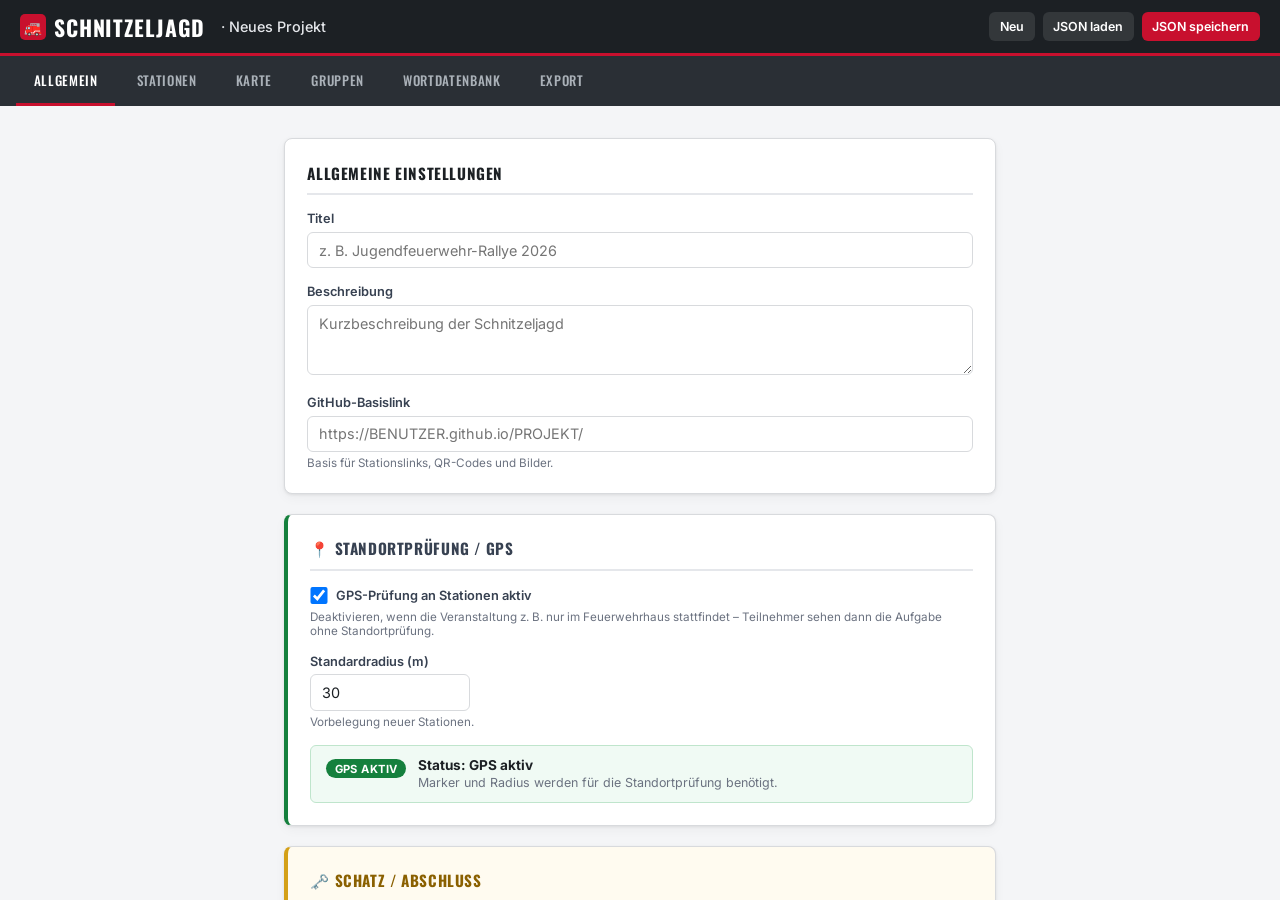
==== index.html @ 280740a4 "Ampel: .dot.off dunkler und Legende mit echten Dots statt Emoji .dot.off von #9ca3af auf #6b7280 (de" ====
<!DOCTYPE html>
<html lang="de">
<head>
  <meta charset="UTF-8">
  <meta name="viewport" content="width=device-width, initial-scale=1.0">
  <title>Schnitzeljagd · Planungstool</title>
  <link rel="stylesheet" href="lib/leaflet/leaflet.css">
  <link rel="stylesheet" href="css/app.css">
</head>
<body>

  <header class="topbar">
    <div class="logo"><span class="mark">🚒</span> Schnitzeljagd</div>
    <span class="titel-anzeige" id="titel-anzeige">· Neues Projekt</span>
    <div class="actions">
      <button class="btn btn-ghost btn-sm" id="btn-neu">Neu</button>
      <button class="btn btn-ghost btn-sm" id="btn-import-json">JSON laden</button>
      <button class="btn btn-primary btn-sm" id="btn-export-json">JSON speichern</button>
      <input type="file" id="file-import" accept=".json" hidden>
    </div>
  </header>

  <nav class="tabs">
    <button data-tab="allgemein" class="active">Allgemein</button>
    <button data-tab="stationen">Stationen</button>
    <button data-tab="karte">Karte</button>
    <button data-tab="gruppen">Gruppen</button>
    <button data-tab="wortdb">Wortdatenbank</button>
    <button data-tab="export">Export</button>
  </nav>

  <main>

    <!-- ALLGEMEIN -->
    <section class="tab-panel active" id="tab-allgemein">
      <div class="seite">
        <div class="card">
          <h3>Allgemeine Einstellungen</h3>
          <div class="feld">
            <label>Titel</label>
            <input type="text" id="p-titel" placeholder="z. B. Jugendfeuerwehr-Rallye 2026">
          </div>
          <div class="feld">
            <label>Beschreibung</label>
            <textarea id="p-beschreibung" placeholder="Kurzbeschreibung der Schnitzeljagd"></textarea>
          </div>
          <div class="feld">
            <label>GitHub-Basislink</label>
            <input type="url" id="p-githubBasislink"
              placeholder="https://BENUTZER.github.io/PROJEKT/">
            <div class="hinweis">Basis für Stationslinks, QR-Codes und Bilder.</div>
          </div>
        </div>

        <div class="card card-gps" id="card-gps">
          <h3>📍 Standortprüfung / GPS</h3>
          <div class="feld">
            <label style="display:flex;align-items:center;gap:.5rem;cursor:pointer">
              <input type="checkbox" id="p-gpsAktiv" style="width:1.1rem;height:1.1rem">
              GPS-Prüfung an Stationen aktiv
            </label>
            <div class="hinweis">Deaktivieren, wenn die Veranstaltung z. B. nur im Feuerwehrhaus stattfindet – Teilnehmer sehen dann die Aufgabe ohne Standortprüfung.</div>
          </div>
          <div class="feld">
            <label>Standardradius (m)</label>
            <input type="number" id="p-standardRadius" min="1" value="30" style="max-width:160px">
            <div class="hinweis">Vorbelegung neuer Stationen.</div>
          </div>
          <div class="gps-status" id="gps-status">
            <span class="gps-badge"></span>
            <div class="gps-status-text">
              <strong class="gps-status-titel"></strong>
              <div class="gps-status-info"></div>
            </div>
          </div>
        </div>

        <div class="card card-schatz">
          <h3>🗝️ Schatz / Abschluss</h3>
          <div class="feld">
            <label>Schatzbild (Pfad oder externer Link)</label>
            <input type="text" id="p-schatzbild"
              placeholder="bilder/schatz.jpg  oder  https://…">
            <div class="hinweis">Wird auf schatz.html angezeigt, sobald alle Lösungswörter stimmen.</div>
          </div>
          <div class="feld">
            <label>Schatztext / Hinweis (optional)</label>
            <textarea id="p-schatztext" placeholder="z. B. Der Schatz liegt hinter dem Gerätehaus."></textarea>
          </div>
        </div>
      </div>
    </section>

    <!-- STATIONEN -->
    <section class="tab-panel" id="tab-stationen">
      <div class="split">
        <div class="links">
          <div class="liste-kopf">
            <h2>Stationen</h2>
            <div style="display:flex;gap:.4rem">
              <button class="btn btn-primary btn-sm" id="btn-station-add">+ Station</button>
              <button class="btn btn-light btn-sm" id="btn-ampel-hilfe" title="Ampel-Legende">? Ampel</button>
            </div>
          </div>
          <div id="station-liste"></div>
        </div>
        <div class="rechts" id="station-editor"></div>
      </div>
    </section>

    <!-- AMPEL-LEGENDE MODAL -->
    <div class="overlay" id="overlay-ampel" style="display:none">
      <div class="modal" style="max-width:440px">
        <div class="modal-kopf">
          <h3>Ampel-Legende</h3>
          <button class="btn btn-light btn-sm" id="btn-ampel-schliessen">✕</button>
        </div>
        <div class="modal-body">
          <p>Die drei Punkte je Station zeigen den Vorbereitungsstand.</p>
          <p><strong>1. Marker</strong><br>
            Zeigt, ob eine Position auf der Karte gesetzt ist.<br>
            Bei aktivem GPS ist die Position <em>erforderlich</em>.<br>
            Bei deaktiviertem GPS ist sie <em>optional</em> und wird nicht negativ bewertet.</p>
          <p><strong>2. Link</strong><br>
            Zeigt, ob der Stationslink vorhanden ist.</p>
          <p><strong>3. Inhalt</strong><br>
            Zeigt, ob die Station vollständig vorbereitet ist. Geprüft werden:
          </p>
          <ul>
            <li>Stationsname</li>
            <li>Nächster Ort</li>
            <li>Hinweis zur nächsten Station</li>
            <li>Pflichtfelder des gewählten Stationstyps (z. B. Aufgabe, Lösung, Frage)</li>
          </ul>
          <p><strong>Statusfarben:</strong></p>
          <div class="legende-dot-row">
            <span class="legende-dot-item"><span class="dot ok"></span> Grün – vollständig</span>
            <span class="legende-dot-item"><span class="dot warn"></span> Gelb – teilweise unvollständig</span>
            <span class="legende-dot-item"><span class="dot off"></span> Grau – fehlt / nicht begonnen</span>
          </div>
          <p style="color:#6b7280;font-size:.85rem">Stationseinleitung und Bilder sind optional und beeinflussen die Ampel nicht.</p>
        </div>
      </div>
    </div>

    <!-- KARTE -->
    <section class="tab-panel" id="tab-karte">
      <div class="split">
        <div class="links">
          <div class="liste-kopf">
            <h2>Stationen</h2>
            <button class="btn btn-light btn-sm" id="btn-karte-fit">Ansicht</button>
          </div>
          <div id="karte-liste"></div>
        </div>
        <div class="rechts karte-rechts">
          <div id="karte-map"></div>
          <div class="karte-infobar">
            <span id="karte-info">Karte wird geladen…</span>
            <span class="hint">Station links wählen → in Karte klicken zum Setzen · Marker ziehen zum Verschieben</span>
          </div>
        </div>
      </div>
    </section>

    <!-- GRUPPEN -->
    <section class="tab-panel" id="tab-gruppen">
      <div class="split">
        <div class="links">
          <div class="liste-kopf">
            <h2>Gruppen</h2>
            <button class="btn btn-primary btn-sm" id="btn-gruppe-add">+ Gruppe</button>
          </div>
          <div id="gruppen-liste"></div>
        </div>
        <div class="rechts" id="gruppen-editor"></div>
      </div>
    </section>

    <!-- WORTDATENBANK -->
    <section class="tab-panel" id="tab-wortdb">
      <div class="split">
        <div class="links">
          <div class="liste-kopf">
            <h2>Kategorien</h2>
            <div style="display:flex;gap:.4rem">
              <button class="btn btn-light btn-sm" id="btn-wdb-hilfe">?</button>
              <button class="btn btn-primary btn-sm" id="btn-wdb-add-kat">+ Kategorie</button>
            </div>
          </div>
          <div id="wdb-katliste"></div>
        </div>
        <div class="rechts" id="wdb-detail"></div>
      </div>
    </section>

    <!-- EXPORT -->
    <section class="tab-panel" id="tab-export">
      <div class="seite">
        <div class="card">
          <h3>Drucken</h3>
          <p style="font-size:.9rem;color:#374151;margin-bottom:1rem">
            Druckvorbereitungen für die Veranstaltung – direkt aus dem Browser, kein PDF-Tool nötig.</p>
          <div style="display:flex;flex-wrap:wrap;gap:.6rem">
            <button class="btn btn-light" id="btn-druck-qr">QR-Codes drucken</button>
            <button class="btn btn-light" id="btn-druck-leitung">Spielleitungsübersicht drucken</button>
            <button class="btn btn-light" id="btn-druck-laufzettel">Laufzettel für Gruppen drucken</button>
          </div>
        </div>
        <div class="card">
          <h3>Export für GitHub Pages</h3>
          <p style="font-size:.9rem;color:#374151;margin-bottom:1rem">
            Erzeugt ein ZIP für GitHub Pages mit Planungstool, Teilnehmerseiten, Schatzseite,
            verschlüsselter <code>data.json</code> (keine Klartextlösungen), QR-Codes je Station × Gruppe
            sowie Ordnerstruktur für Bilder.</p>
          <div class="editor-foot" style="margin-top:0">
            <button class="btn btn-primary" id="btn-export-zip" disabled>ZIP erzeugen</button>
          </div>
          <div id="export-bericht" class="export-bericht"></div>
        </div>
      </div>
    </section>

  </main>

  <script src="lib/leaflet/leaflet.js"></script>
  <script src="lib/jszip.min.js"></script>
  <script src="lib/qrcode.js"></script>
  <script src="js/crypto.js"></script>
  <script src="js/state.js"></script>
  <script src="js/solution.js"></script>
  <script src="js/stations.js"></script>
  <script src="js/map.js"></script>
  <script src="js/groups.js"></script>
  <script src="js/worddb.js"></script>
  <script src="js/export.js"></script>
  <script src="js/print.js"></script>
  <script src="js/app.js"></script>
</body>
</html>
---- lib/leaflet/leaflet.css ----
/* required styles */

.leaflet-pane,
.leaflet-tile,
.leaflet-marker-icon,
.leaflet-marker-shadow,
.leaflet-tile-container,
.leaflet-pane > svg,
.leaflet-pane > canvas,
.leaflet-zoom-box,
.leaflet-image-layer,
.leaflet-layer {
	position: absolute;
	left: 0;
	top: 0;
	}
.leaflet-container {
	overflow: hidden;
	}
.leaflet-tile,
.leaflet-marker-icon,
.leaflet-marker-shadow {
	-webkit-user-select: none;
	   -moz-user-select: none;
	        user-select: none;
	  -webkit-user-drag: none;
	}
/* Prevents IE11 from highlighting tiles in blue */
.leaflet-tile::selection {
	background: transparent;
}
/* Safari renders non-retina tile on retina better with this, but Chrome is worse */
.leaflet-safari .leaflet-tile {
	image-rendering: -webkit-optimize-contrast;
	}
/* hack that prevents hw layers "stretching" when loading new tiles */
.leaflet-safari .leaflet-tile-container {
	width: 1600px;
	height: 1600px;
	-webkit-transform-origin: 0 0;
	}
.leaflet-marker-icon,
.leaflet-marker-shadow {
	display: block;
	}
/* .leaflet-container svg: reset svg max-width decleration shipped in Joomla! (joomla.org) 3.x */
/* .leaflet-container img: map is broken in FF if you have max-width: 100% on tiles */
.leaflet-container .leaflet-overlay-pane svg {
	max-width: none !important;
	max-height: none !important;
	}
.leaflet-container .leaflet-marker-pane img,
.leaflet-container .leaflet-shadow-pane img,
.leaflet-container .leaflet-tile-pane img,
.leaflet-container img.leaflet-image-layer,
.leaflet-container .leaflet-tile {
	max-width: none !important;
	max-height: none !important;
	width: auto;
	padding: 0;
	}

.leaflet-container img.leaflet-tile {
	/* See: https://bugs.chromium.org/p/chromium/issues/detail?id=600120 */
	mix-blend-mode: plus-lighter;
}

.leaflet-container.leaflet-touch-zoom {
	-ms-touch-action: pan-x pan-y;
	touch-action: pan-x pan-y;
	}
.leaflet-container.leaflet-touch-drag {
	-ms-touch-action: pinch-zoom;
	/* Fallback for FF which doesn't support pinch-zoom */
	touch-action: none;
	touch-action: pinch-zoom;
}
.leaflet-container.leaflet-touch-drag.leaflet-touch-zoom {
	-ms-touch-action: none;
	touch-action: none;
}
.leaflet-container {
	-webkit-tap-highlight-color: transparent;
}
.leaflet-container a {
	-webkit-tap-highlight-color: rgba(51, 181, 229, 0.4);
}
.leaflet-tile {
	filter: inherit;
	visibility: hidden;
	}
.leaflet-tile-loaded {
	visibility: inherit;
	}
.leaflet-zoom-box {
	width: 0;
	height: 0;
	-moz-box-sizing: border-box;
	     box-sizing: border-box;
	z-index: 800;
	}
/* workaround for https://bugzilla.mozilla.org/show_bug.cgi?id=888319 */
.leaflet-overlay-pane svg {
	-moz-user-select: none;
	}

.leaflet-pane         { z-index: 400; }

.leaflet-tile-pane    { z-index: 200; }
.leaflet-overlay-pane { z-index: 400; }
.leaflet-shadow-pane  { z-index: 500; }
.leaflet-marker-pane  { z-index: 600; }
.leaflet-tooltip-pane   { z-index: 650; }
.leaflet-popup-pane   { z-index: 700; }

.leaflet-map-pane canvas { z-index: 100; }
.leaflet-map-pane svg    { z-index: 200; }

.leaflet-vml-shape {
	width: 1px;
	height: 1px;
	}
.lvml {
	behavior: url(#default#VML);
	display: inline-block;
	position: absolute;
	}


/* control positioning */

.leaflet-control {
	position: relative;
	z-index: 800;
	pointer-events: visiblePainted; /* IE 9-10 doesn't have auto */
	pointer-events: auto;
	}
.leaflet-top,
.leaflet-bottom {
	position: absolute;
	z-index: 1000;
	pointer-events: none;
	}
.leaflet-top {
	top: 0;
	}
.leaflet-right {
	right: 0;
	}
.leaflet-bottom {
	bottom: 0;
	}
.leaflet-left {
	left: 0;
	}
.leaflet-control {
	float: left;
	clear: both;
	}
.leaflet-right .leaflet-control {
	float: right;
	}
.leaflet-top .leaflet-control {
	margin-top: 10px;
	}
.leaflet-bottom .leaflet-control {
	margin-bottom: 10px;
	}
.leaflet-left .leaflet-control {
	margin-left: 10px;
	}
.leaflet-right .leaflet-control {
	margin-right: 10px;
	}


/* zoom and fade animations */

.leaflet-fade-anim .leaflet-popup {
	opacity: 0;
	-webkit-transition: opacity 0.2s linear;
	   -moz-transition: opacity 0.2s linear;
	        transition: opacity 0.2s linear;
	}
.leaflet-fade-anim .leaflet-map-pane .leaflet-popup {
	opacity: 1;
	}
.leaflet-zoom-animated {
	-webkit-transform-origin: 0 0;
	    -ms-transform-origin: 0 0;
	        transform-origin: 0 0;
	}
svg.leaflet-zoom-animated {
	will-change: transform;
}

.leaflet-zoom-anim .leaflet-zoom-animated {
	-webkit-transition: -webkit-transform 0.25s cubic-bezier(0,0,0.25,1);
	   -moz-transition:    -moz-transform 0.25s cubic-bezier(0,0,0.25,1);
	        transition:         transform 0.25s cubic-bezier(0,0,0.25,1);
	}
.leaflet-zoom-anim .leaflet-tile,
.leaflet-pan-anim .leaflet-tile {
	-webkit-transition: none;
	   -moz-transition: none;
	        transition: none;
	}

.leaflet-zoom-anim .leaflet-zoom-hide {
	visibility: hidden;
	}


/* cursors */

.leaflet-interactive {
	cursor: pointer;
	}
.leaflet-grab {
	cursor: -webkit-grab;
	cursor:    -moz-grab;
	cursor:         grab;
	}
.leaflet-crosshair,
.leaflet-crosshair .leaflet-interactive {
	cursor: crosshair;
	}
.leaflet-popup-pane,
.leaflet-control {
	cursor: auto;
	}
.leaflet-dragging .leaflet-grab,
.leaflet-dragging .leaflet-grab .leaflet-interactive,
.leaflet-dragging .leaflet-marker-draggable {
	cursor: move;
	cursor: -webkit-grabbing;
	cursor:    -moz-grabbing;
	cursor:         grabbing;
	}

/* marker & overlays interactivity */
.leaflet-marker-icon,
.leaflet-marker-shadow,
.leaflet-image-layer,
.leaflet-pane > svg path,
.leaflet-tile-container {
	pointer-events: none;
	}

.leaflet-marker-icon.leaflet-interactive,
.leaflet-image-layer.leaflet-interactive,
.leaflet-pane > svg path.leaflet-interactive,
svg.leaflet-image-layer.leaflet-interactive path {
	pointer-events: visiblePainted; /* IE 9-10 doesn't have auto */
	pointer-events: auto;
	}

/* visual tweaks */

.leaflet-container {
	background: #ddd;
	outline-offset: 1px;
	}
.leaflet-container a {
	color: #0078A8;
	}
.leaflet-zoom-box {
	border: 2px dotted #38f;
	background: rgba(255,255,255,0.5);
	}


/* general typography */
.leaflet-container {
	font-family: "Helvetica Neue", Arial, Helvetica, sans-serif;
	font-size: 12px;
	font-size: 0.75rem;
	line-height: 1.5;
	}


/* general toolbar styles */

.leaflet-bar {
	box-shadow: 0 1px 5px rgba(0,0,0,0.65);
	border-radius: 4px;
	}
.leaflet-bar a {
	background-color: #fff;
	border-bottom: 1px solid #ccc;
	width: 26px;
	height: 26px;
	line-height: 26px;
	display: block;
	text-align: center;
	text-decoration: none;
	color: black;
	}
.leaflet-bar a,
.leaflet-control-layers-toggle {
	background-position: 50% 50%;
	background-repeat: no-repeat;
	display: block;
	}
.leaflet-bar a:hover,
.leaflet-bar a:focus {
	background-color: #f4f4f4;
	}
.leaflet-bar a:first-child {
	border-top-left-radius: 4px;
	border-top-right-radius: 4px;
	}
.leaflet-bar a:last-child {
	border-bottom-left-radius: 4px;
	border-bottom-right-radius: 4px;
	border-bottom: none;
	}
.leaflet-bar a.leaflet-disabled {
	cursor: default;
	background-color: #f4f4f4;
	color: #bbb;
	}

.leaflet-touch .leaflet-bar a {
	width: 30px;
	height: 30px;
	line-height: 30px;
	}
.leaflet-touch .leaflet-bar a:first-child {
	border-top-left-radius: 2px;
	border-top-right-radius: 2px;
	}
.leaflet-touch .leaflet-bar a:last-child {
	border-bottom-left-radius: 2px;
	border-bottom-right-radius: 2px;
	}

/* zoom control */

.leaflet-control-zoom-in,
.leaflet-control-zoom-out {
	font: bold 18px 'Lucida Console', Monaco, monospace;
	text-indent: 1px;
	}

.leaflet-touch .leaflet-control-zoom-in, .leaflet-touch .leaflet-control-zoom-out  {
	font-size: 22px;
	}


/* layers control */

.leaflet-control-layers {
	box-shadow: 0 1px 5px rgba(0,0,0,0.4);
	background: #fff;
	border-radius: 5px;
	}
.leaflet-control-layers-toggle {
	background-image: url(images/layers.png);
	width: 36px;
	height: 36px;
	}
.leaflet-retina .leaflet-control-layers-toggle {
	background-image: url(images/layers-2x.png);
	background-size: 26px 26px;
	}
.leaflet-touch .leaflet-control-layers-toggle {
	width: 44px;
	height: 44px;
	}
.leaflet-control-layers .leaflet-control-layers-list,
.leaflet-control-layers-expanded .leaflet-control-layers-toggle {
	display: none;
	}
.leaflet-control-layers-expanded .leaflet-control-layers-list {
	display: block;
	position: relative;
	}
.leaflet-control-layers-expanded {
	padding: 6px 10px 6px 6px;
	color: #333;
	background: #fff;
	}
.leaflet-control-layers-scrollbar {
	overflow-y: scroll;
	overflow-x: hidden;
	padding-right: 5px;
	}
.leaflet-control-layers-selector {
	margin-top: 2px;
	position: relative;
	top: 1px;
	}
.leaflet-control-layers label {
	display: block;
	font-size: 13px;
	font-size: 1.08333em;
	}
.leaflet-control-layers-separator {
	height: 0;
	border-top: 1px solid #ddd;
	margin: 5px -10px 5px -6px;
	}

/* Default icon URLs */
.leaflet-default-icon-path { /* used only in path-guessing heuristic, see L.Icon.Default */
	background-image: url(images/marker-icon.png);
	}


/* attribution and scale controls */

.leaflet-container .leaflet-control-attribution {
	background: #fff;
	background: rgba(255, 255, 255, 0.8);
	margin: 0;
	}
.leaflet-control-attribution,
.leaflet-control-scale-line {
	padding: 0 5px;
	color: #333;
	line-height: 1.4;
	}
.leaflet-control-attribution a {
	text-decoration: none;
	}
.leaflet-control-attribution a:hover,
.leaflet-control-attribution a:focus {
	text-decoration: underline;
	}
.leaflet-attribution-flag {
	display: inline !important;
	vertical-align: baseline !important;
	width: 1em;
	height: 0.6669em;
	}
.leaflet-left .leaflet-control-scale {
	margin-left: 5px;
	}
.leaflet-bottom .leaflet-control-scale {
	margin-bottom: 5px;
	}
.leaflet-control-scale-line {
	border: 2px solid #777;
	border-top: none;
	line-height: 1.1;
	padding: 2px 5px 1px;
	white-space: nowrap;
	-moz-box-sizing: border-box;
	     box-sizing: border-box;
	background: rgba(255, 255, 255, 0.8);
	text-shadow: 1px 1px #fff;
	}
.leaflet-control-scale-line:not(:first-child) {
	border-top: 2px solid #777;
	border-bottom: none;
	margin-top: -2px;
	}
.leaflet-control-scale-line:not(:first-child):not(:last-child) {
	border-bottom: 2px solid #777;
	}

.leaflet-touch .leaflet-control-attribution,
.leaflet-touch .leaflet-control-layers,
.leaflet-touch .leaflet-bar {
	box-shadow: none;
	}
.leaflet-touch .leaflet-control-layers,
.leaflet-touch .leaflet-bar {
	border: 2px solid rgba(0,0,0,0.2);
	background-clip: padding-box;
	}


/* popup */

.leaflet-popup {
	position: absolute;
	text-align: center;
	margin-bottom: 20px;
	}
.leaflet-popup-content-wrapper {
	padding: 1px;
	text-align: left;
	border-radius: 12px;
	}
.leaflet-popup-content {
	margin: 13px 24px 13px 20px;
	line-height: 1.3;
	font-size: 13px;
	font-size: 1.08333em;
	min-height: 1px;
	}
.leaflet-popup-content p {
	margin: 17px 0;
	margin: 1.3em 0;
	}
.leaflet-popup-tip-container {
	width: 40px;
	height: 20px;
	position: absolute;
	left: 50%;
	margin-top: -1px;
	margin-left: -20px;
	overflow: hidden;
	pointer-events: none;
	}
.leaflet-popup-tip {
	width: 17px;
	height: 17px;
	padding: 1px;

	margin: -10px auto 0;
	pointer-events: auto;

	-webkit-transform: rotate(45deg);
	   -moz-transform: rotate(45deg);
	    -ms-transform: rotate(45deg);
	        transform: rotate(45deg);
	}
.leaflet-popup-content-wrapper,
.leaflet-popup-tip {
	background: white;
	color: #333;
	box-shadow: 0 3px 14px rgba(0,0,0,0.4);
	}
.leaflet-container a.leaflet-popup-close-button {
	position: absolute;
	top: 0;
	right: 0;
	border: none;
	text-align: center;
	width: 24px;
	height: 24px;
	font: 16px/24px Tahoma, Verdana, sans-serif;
	color: #757575;
	text-decoration: none;
	background: transparent;
	}
.leaflet-container a.leaflet-popup-close-button:hover,
.leaflet-container a.leaflet-popup-close-button:focus {
	color: #585858;
	}
.leaflet-popup-scrolled {
	overflow: auto;
	}

.leaflet-oldie .leaflet-popup-content-wrapper {
	-ms-zoom: 1;
	}
.leaflet-oldie .leaflet-popup-tip {
	width: 24px;
	margin: 0 auto;

	-ms-filter: "progid:DXImageTransform.Microsoft.Matrix(M11=0.70710678, M12=0.70710678, M21=-0.70710678, M22=0.70710678)";
	filter: progid:DXImageTransform.Microsoft.Matrix(M11=0.70710678, M12=0.70710678, M21=-0.70710678, M22=0.70710678);
	}

.leaflet-oldie .leaflet-control-zoom,
.leaflet-oldie .leaflet-control-layers,
.leaflet-oldie .leaflet-popup-content-wrapper,
.leaflet-oldie .leaflet-popup-tip {
	border: 1px solid #999;
	}


/* div icon */

.leaflet-div-icon {
	background: #fff;
	border: 1px solid #666;
	}


/* Tooltip */
/* Base styles for the element that has a tooltip */
.leaflet-tooltip {
	position: absolute;
	padding: 6px;
	background-color: #fff;
	border: 1px solid #fff;
	border-radius: 3px;
	color: #222;
	white-space: nowrap;
	-webkit-user-select: none;
	-moz-user-select: none;
	-ms-user-select: none;
	user-select: none;
	pointer-events: none;
	box-shadow: 0 1px 3px rgba(0,0,0,0.4);
	}
.leaflet-tooltip.leaflet-interactive {
	cursor: pointer;
	pointer-events: auto;
	}
.leaflet-tooltip-top:before,
.leaflet-tooltip-bottom:before,
.leaflet-tooltip-left:before,
.leaflet-tooltip-right:before {
	position: absolute;
	pointer-events: none;
	border: 6px solid transparent;
	background: transparent;
	content: "";
	}

/* Directions */

.leaflet-tooltip-bottom {
	margin-top: 6px;
}
.leaflet-tooltip-top {
	margin-top: -6px;
}
.leaflet-tooltip-bottom:before,
.leaflet-tooltip-top:before {
	left: 50%;
	margin-left: -6px;
	}
.leaflet-tooltip-top:before {
	bottom: 0;
	margin-bottom: -12px;
	border-top-color: #fff;
	}
.leaflet-tooltip-bottom:before {
	top: 0;
	margin-top: -12px;
	margin-left: -6px;
	border-bottom-color: #fff;
	}
.leaflet-tooltip-left {
	margin-left: -6px;
}
.leaflet-tooltip-right {
	margin-left: 6px;
}
.leaflet-tooltip-left:before,
.leaflet-tooltip-right:before {
	top: 50%;
	margin-top: -6px;
	}
.leaflet-tooltip-left:before {
	right: 0;
	margin-right: -12px;
	border-left-color: #fff;
	}
.leaflet-tooltip-right:before {
	left: 0;
	margin-left: -12px;
	border-right-color: #fff;
	}

/* Printing */

@media print {
	/* Prevent printers from removing background-images of controls. */
	.leaflet-control {
		-webkit-print-color-adjust: exact;
		print-color-adjust: exact;
		}
	}
---- css/app.css ----
/* =====================================================================
 * app.css  –  Planungstool
 * Ästhetik: utilitaristisches Einsatz-Dashboard
 *   Akzent Feuerwehr-Rot, dunkle Leiste, helle Arbeitsfläche
 * ===================================================================== */

@import url('https://fonts.googleapis.com/css2?family=Oswald:wght@400;500;600;700&family=Inter:wght@400;500;600&display=swap');

:root {
  --rot: #c8102e;
  --rot-dunkel: #97001f;
  --kohle: #1c2024;
  --kohle-hell: #2a2f35;
  --grau: #6b7280;
  --grau-hell: #e5e7eb;
  --bg: #f4f5f7;
  --weiss: #ffffff;
  --gruen: #15803d;
  --gelb: #b45309;
  --rahmen: #d8dadd;
  --schrift: 'Inter', system-ui, sans-serif;
  --display: 'Oswald', 'Inter', sans-serif;
  --radius: 8px;
  --schatten: 0 1px 3px rgba(0,0,0,.08), 0 4px 12px rgba(0,0,0,.04);
}

* { box-sizing: border-box; margin: 0; padding: 0; }

body {
  font-family: var(--schrift);
  color: var(--kohle);
  background: var(--bg);
  height: 100vh;
  display: flex;
  flex-direction: column;
  overflow: hidden;
}

/* ---------- Kopfzeile ---------- */
header.topbar {
  background: var(--kohle);
  color: #fff;
  display: flex;
  align-items: center;
  gap: 1rem;
  padding: 0 1.25rem;
  height: 56px;
  flex-shrink: 0;
  border-bottom: 3px solid var(--rot);
}
.topbar .logo {
  font-family: var(--display);
  font-weight: 700;
  font-size: 1.35rem;
  letter-spacing: .04em;
  text-transform: uppercase;
  display: flex;
  align-items: center;
  gap: .5rem;
}
.topbar .logo .mark {
  width: 26px; height: 26px;
  background: var(--rot);
  border-radius: 5px;
  display: grid; place-items: center;
  font-size: .9rem;
}
.topbar .titel-anzeige {
  color: var(--grau-hell);
  font-size: .9rem;
  font-weight: 500;
}
.topbar .actions { margin-left: auto; display: flex; gap: .5rem; }

/* ---------- Tabs ---------- */
nav.tabs {
  background: var(--kohle-hell);
  display: flex;
  flex-shrink: 0;
  padding: 0 1rem;
  gap: .25rem;
}
nav.tabs button {
  font-family: var(--display);
  text-transform: uppercase;
  letter-spacing: .05em;
  font-size: .82rem;
  font-weight: 500;
  color: #aab1b8;
  background: none;
  border: none;
  padding: .85rem 1.1rem;
  cursor: pointer;
  border-bottom: 3px solid transparent;
  transition: color .15s, border-color .15s;
}
nav.tabs button:hover { color: #fff; }
nav.tabs button.active {
  color: #fff;
  border-bottom-color: var(--rot);
}

/* ---------- Arbeitsfläche ---------- */
main { flex: 1; overflow: hidden; position: relative; }
.tab-panel { display: none; height: 100%; overflow: auto; }
.tab-panel.active { display: block; }

/* zweispaltiges Layout (Liste links / Detail rechts) */
.split {
  display: grid;
  grid-template-columns: 320px 1fr;
  height: 100%;
}
.split > .links {
  border-right: 1px solid var(--rahmen);
  background: var(--weiss);
  overflow: auto;
  display: flex;
  flex-direction: column;
}
.split > .rechts { overflow: auto; padding: 1.5rem; }

/* einfache Inhaltsseite (Allgemein, Wortdb) */
.seite { max-width: 760px; margin: 0 auto; padding: 2rem 1.5rem; }

/* ---------- Stationsliste ---------- */
.liste-kopf {
  padding: .9rem 1rem;
  border-bottom: 1px solid var(--rahmen);
  display: flex;
  align-items: center;
  justify-content: space-between;
}
.liste-kopf h2 {
  font-family: var(--display);
  text-transform: uppercase;
  letter-spacing: .04em;
  font-size: 1rem;
}
.station-item {
  display: flex;
  align-items: center;
  gap: .65rem;
  padding: .7rem 1rem;
  border-bottom: 1px solid var(--grau-hell);
  cursor: pointer;
  transition: background .12s;
}
.station-item:hover { background: #fafafa; }
.station-item.active { background: #fde8eb; box-shadow: inset 3px 0 0 var(--rot); }
.station-item .nr {
  font-family: var(--display);
  font-weight: 700;
  background: var(--kohle);
  color: #fff;
  width: 30px; height: 30px;
  border-radius: 6px;
  display: grid; place-items: center;
  font-size: .85rem;
  flex-shrink: 0;
}
.station-item.active .nr { background: var(--rot); }
.station-item .info { flex: 1; min-width: 0; }
.station-item .info .name {
  font-weight: 600; font-size: .9rem;
  white-space: nowrap; overflow: hidden; text-overflow: ellipsis;
}
.station-item .info .typ { font-size: .75rem; color: var(--grau); }
.station-item .stat {
  display: flex; gap: 3px; flex-shrink: 0;
}
.dot { width: 9px; height: 9px; border-radius: 50%; }
.dot.ok { background: var(--gruen); }
.dot.warn { background: #d97706; }
.dot.off { background: #6b7280; }

.legende-dot-row {
  display: flex;
  flex-wrap: wrap;
  gap: .9rem;
  align-items: center;
  margin-top: .35rem;
}
.legende-dot-item {
  display: inline-flex;
  align-items: center;
  gap: .35rem;
}
.legende-dot-item .dot {
  width: 10px;
  height: 10px;
}

.leer-hinweis { padding: 1.5rem 1rem; color: var(--grau); font-size: .88rem; }

/* ---------- Formular / Editor ---------- */
.card {
  background: var(--weiss);
  border: 1px solid var(--rahmen);
  border-radius: var(--radius);
  box-shadow: var(--schatten);
  padding: 1.4rem;
  margin-bottom: 1.25rem;
}
.card h3 {
  font-family: var(--display);
  text-transform: uppercase;
  letter-spacing: .04em;
  font-size: .95rem;
  margin-bottom: 1rem;
  padding-bottom: .6rem;
  border-bottom: 2px solid var(--grau-hell);
}
.feld { margin-bottom: 1rem; }
.feld:last-child { margin-bottom: 0; }
.feld label {
  display: block;
  font-size: .8rem;
  font-weight: 600;
  margin-bottom: .35rem;
  color: #374151;
}
.feld input[type=text],
.feld input[type=number],
.feld input[type=url],
.feld textarea,
.feld select {
  width: 100%;
  font-family: var(--schrift);
  font-size: .9rem;
  padding: .55rem .65rem;
  border: 1px solid var(--rahmen);
  border-radius: 6px;
  background: #fff;
  color: var(--kohle);
}
.feld textarea { resize: vertical; min-height: 70px; }
.feld input:focus, .feld textarea:focus, .feld select:focus {
  outline: none;
  border-color: var(--rot);
  box-shadow: 0 0 0 3px rgba(200,16,46,.12);
}
.feld.checkbox { display: flex; align-items: center; gap: .5rem; }
.feld.checkbox label { margin: 0; }
.feld .hinweis { font-size: .73rem; color: var(--grau); margin-top: .25rem; }
.row { display: grid; grid-template-columns: 1fr 1fr; gap: 1rem; }

/* Listenfeld (Antwortoptionen) */
.list-feld .eintrag { display: flex; gap: .5rem; margin-bottom: .4rem; }
.list-feld .eintrag input { flex: 1; }

/* Kombi-Bausteine */
.bausteine { display: flex; flex-wrap: wrap; gap: .5rem; }
.baustein-chip {
  display: flex; align-items: center; gap: .4rem;
  padding: .4rem .7rem;
  border: 1px solid var(--rahmen);
  border-radius: 20px;
  font-size: .82rem;
  cursor: pointer;
  user-select: none;
}
.baustein-chip.aktiv { background: var(--rot); color: #fff; border-color: var(--rot); }

/* ---------- Buttons ---------- */
.btn {
  font-family: var(--schrift);
  font-weight: 600;
  font-size: .85rem;
  padding: .55rem 1rem;
  border-radius: 6px;
  border: 1px solid transparent;
  cursor: pointer;
  display: inline-flex;
  align-items: center;
  gap: .4rem;
  transition: background .12s, opacity .12s;
}
.btn-primary { background: var(--rot); color: #fff; }
.btn-primary:hover { background: var(--rot-dunkel); }
.btn-light { background: #fff; color: var(--kohle); border-color: var(--rahmen); }
.btn-light:hover { background: #f3f4f6; }
.btn-ghost { background: rgba(255,255,255,.1); color: #fff; }
.btn-ghost:hover { background: rgba(255,255,255,.2); }
.btn-danger { background: #fff; color: var(--rot); border-color: var(--rot); }
.btn-danger:hover { background: #fde8eb; }
.btn-sm { padding: .35rem .6rem; font-size: .78rem; }
.btn:disabled { opacity: .45; cursor: not-allowed; }

.editor-foot {
  display: flex; gap: .75rem; align-items: center;
  margin-top: .5rem;
}
.save-status { font-size: .8rem; color: var(--gruen); margin-left: auto; opacity: 0; transition: opacity .2s; }
.save-status.show { opacity: 1; }

/* ---------- Karte ---------- */
.rechts.karte-rechts { padding: 0; display: flex; flex-direction: column; }
#karte-map { flex: 1; width: 100%; }
.karte-infobar {
  flex-shrink: 0;
  background: var(--weiss);
  border-top: 1px solid var(--rahmen);
  padding: .6rem 1rem;
  font-size: .85rem;
  display: flex; align-items: center; gap: 1rem;
}
.karte-infobar .hint { color: var(--grau); margin-left: auto; font-size: .78rem; }

/* nummerierter Marker */
.stn-marker { background: none; border: none; }
.stn-pin {
  width: 34px; height: 34px;
  background: var(--rot);
  color: #fff;
  font-family: var(--display);
  font-weight: 700;
  font-size: .9rem;
  border: 2px solid #fff;
  border-radius: 50% 50% 50% 0;
  transform: rotate(-45deg);
  display: grid; place-items: center;
  box-shadow: 0 2px 6px rgba(0,0,0,.35);
}
.stn-pin > * { transform: rotate(45deg); }
.stn-pin { line-height: 1; }
.stn-marker .stn-pin { position: relative; }

/* Distanz-Beschriftung */
.dist-label {
  background: var(--kohle);
  color: #fff;
  font-size: .72rem;
  font-weight: 600;
  padding: 2px 6px;
  border-radius: 4px;
  white-space: nowrap;
  box-shadow: 0 1px 3px rgba(0,0,0,.3);
}

/* ---------- Gruppen / Verteilung ---------- */
.warn-text { color: var(--gelb) !important; }
.verteil-tab { width: 100%; border-collapse: collapse; font-size: .88rem; }
.verteil-tab th {
  text-align: left; font-size: .73rem; text-transform: uppercase;
  letter-spacing: .04em; color: var(--grau);
  padding: .4rem .5rem; border-bottom: 2px solid var(--grau-hell);
}
.verteil-tab td { padding: .35rem .5rem; border-bottom: 1px solid var(--grau-hell); }
.verteil-tab .t-nr { font-family: var(--display); font-weight: 700; width: 40px; }
.verteil-tab .t-letter { width: 70px; }
.verteil-tab .t-letter input {
  width: 50px; text-align: center; font-family: var(--display);
  font-weight: 700; font-size: 1rem;
  padding: .3rem; border: 1px solid var(--rahmen); border-radius: 5px;
}
.verteil-tab .t-letter input:focus { outline: none; border-color: var(--rot); }

/* ---------- Wortdatenbank ---------- */
.import-summary { margin-top: .9rem; font-size: .85rem; }
.import-summary:empty { display: none; }
.import-summary.ok { color: var(--gruen); }
.import-summary.fehler { color: var(--rot); }
.import-summary ul { margin: .3rem 0 0 1.1rem; }
.import-summary li { margin: .1rem 0; }

/* Overlay / Modal */
.overlay {
  position: fixed; inset: 0; z-index: 1000;
  background: rgba(28,32,36,.55);
  display: grid; place-items: center;
  padding: 1rem;
}
.modal {
  background: #fff; border-radius: 10px;
  max-width: 480px; width: 100%;
  box-shadow: 0 20px 60px rgba(0,0,0,.3);
  max-height: 90vh; overflow: auto;
}
.modal-kopf {
  display: flex; align-items: center; justify-content: space-between;
  padding: 1rem 1.25rem; border-bottom: 1px solid var(--rahmen);
}
.modal-kopf h3 {
  font-family: var(--display); text-transform: uppercase;
  letter-spacing: .04em; font-size: 1rem;
}
.modal-body { padding: 1.25rem; font-size: .9rem; }
.modal-body p { margin-bottom: .6rem; }
.modal-body ul { margin: 0 0 .8rem 1.2rem; }
.modal-body li { margin: .15rem 0; }
.modal-body code {
  background: #f1f2f4; padding: .1rem .35rem; border-radius: 4px;
  font-size: .85em;
}
.modal-body pre {
  background: var(--kohle); color: #e8e8e8;
  padding: .8rem 1rem; border-radius: 6px;
  font-size: .82rem; margin-bottom: .8rem; white-space: pre-wrap;
}

/* ---------- Export-Bericht ---------- */
.export-bericht { margin-top: 1.1rem; font-size: .88rem; }
.export-bericht > div { padding: .8rem 1rem; border-radius: 8px; margin-bottom: .7rem; }
.export-bericht ul { margin: .4rem 0 0 1.1rem; }
.export-bericht li { margin: .15rem 0; }
.bericht-ok { background: #e8f5ec; color: var(--gruen); }
.bericht-fehler { background: #fde8eb; color: var(--rot-dunkel); }
.bericht-warn { background: #fff4e5; color: var(--gelb); }

.platzhalter {
  display: grid; place-items: center; height: 100%;
  color: var(--grau); text-align: center; padding: 2rem;
}
.platzhalter .gross { font-family: var(--display); font-size: 1.3rem; text-transform: uppercase; letter-spacing: .04em; margin-bottom: .4rem; }

/* ---------- Schatz-Karte ---------- */
.card-schatz {
  background: #fffbf0;
  border-left: 4px solid #d4a017;
}
.card-schatz h3 {
  color: #8a6000;
}

/* ---------- Standortprüfung / GPS-Karte ---------- */
.card-gps { border-left: 4px solid var(--rahmen); }
.card-gps h3 { color: #374151; }

.gps-status {
  display: flex; align-items: flex-start; gap: .7rem;
  margin-top: 1rem; padding: .7rem .9rem;
  border-radius: 6px; border: 1px solid var(--rahmen);
  background: #f9fafb;
}
.gps-badge {
  flex-shrink: 0; margin-top: .15rem;
  font-size: .7rem; font-weight: 700;
  text-transform: uppercase; letter-spacing: .04em;
  padding: .15rem .55rem; border-radius: 999px;
  background: var(--grau-hell); color: #374151;
}
.gps-status-titel { display: block; font-size: .85rem; margin-bottom: .15rem; }
.gps-status-info  { font-size: .78rem; color: var(--grau); }

.gps-status.aktiv { background: #f0faf4; border-color: #bfe5cc; }
.gps-status.aktiv .gps-badge { background: var(--gruen); color: #fff; }
.card-gps.aktiv  { border-left-color: var(--gruen); }

.gps-status.inaktiv { background: #fff7ed; border-color: #fed7aa; }
.gps-status.inaktiv .gps-badge { background: var(--gelb); color: #fff; }
.card-gps.inaktiv  { border-left-color: var(--gelb); }
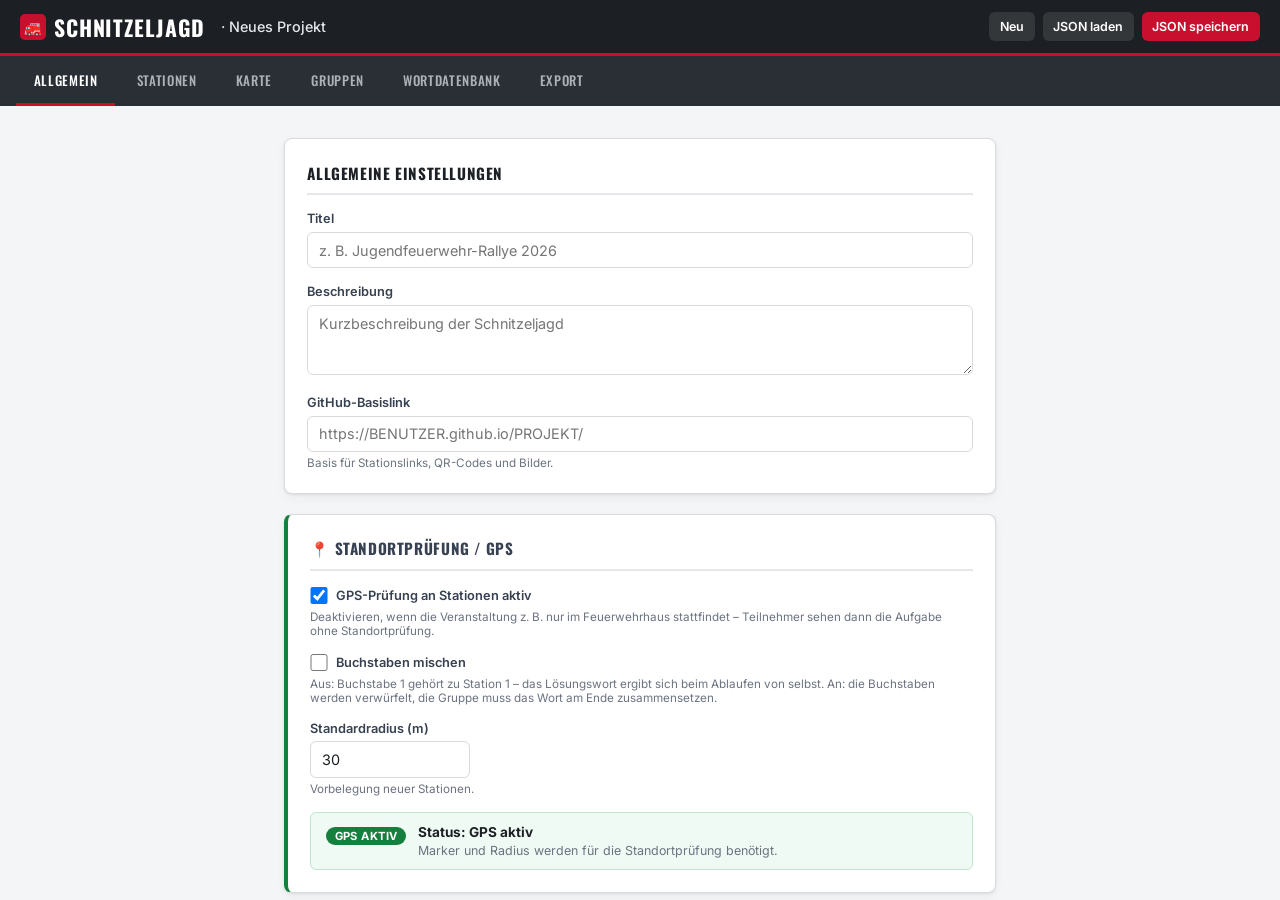
==== commit c3df2219: "Buchstaben in Stationsreihenfolge und Hinweistexte je Gruppe Ein 25-Buchstaben-Anagramm ist fuer 10-" ====
--- a/index.html
+++ b/index.html
@@ -62,6 +62,13 @@
             <div class="hinweis">Deaktivieren, wenn die Veranstaltung z. B. nur im Feuerwehrhaus stattfindet – Teilnehmer sehen dann die Aufgabe ohne Standortprüfung.</div>
           </div>
           <div class="feld">
+            <label style="display:flex;align-items:center;gap:.5rem;cursor:pointer">
+              <input type="checkbox" id="p-buchstabenMischen" style="width:1.1rem;height:1.1rem">
+              Buchstaben mischen
+            </label>
+            <div class="hinweis">Aus: Buchstabe 1 gehört zu Station 1 – das Lösungswort ergibt sich beim Ablaufen von selbst. An: die Buchstaben werden verwürfelt, die Gruppe muss das Wort am Ende zusammensetzen.</div>
+          </div>
+          <div class="feld">
             <label>Standardradius (m)</label>
             <input type="number" id="p-standardRadius" min="1" value="30" style="max-width:160px">
             <div class="hinweis">Vorbelegung neuer Stationen.</div>
@@ -99,7 +106,7 @@
             <h2>Stationen</h2>
             <div style="display:flex;gap:.4rem">
               <button class="btn btn-primary btn-sm" id="btn-station-add">+ Station</button>
-              <button class="btn btn-light btn-sm" id="btn-ampel-hilfe" title="Ampel-Legende">? Ampel</button>
+              <button class="btn btn-info btn-sm" id="btn-ampel-hilfe" title="Ampel-Legende">?</button>
             </div>
           </div>
           <div id="station-liste"></div>
@@ -149,7 +156,7 @@
         <div class="links">
           <div class="liste-kopf">
             <h2>Stationen</h2>
-            <button class="btn btn-light btn-sm" id="btn-karte-fit">Ansicht</button>
+            <button class="btn btn-info btn-sm" id="btn-karte-fit">Ansicht</button>
           </div>
           <div id="karte-liste"></div>
         </div>
@@ -184,8 +191,8 @@
           <div class="liste-kopf">
             <h2>Kategorien</h2>
             <div style="display:flex;gap:.4rem">
-              <button class="btn btn-light btn-sm" id="btn-wdb-hilfe">?</button>
               <button class="btn btn-primary btn-sm" id="btn-wdb-add-kat">+ Kategorie</button>
+              <button class="btn btn-info btn-sm" id="btn-wdb-hilfe">?</button>
             </div>
           </div>
           <div id="wdb-katliste"></div>
@@ -200,11 +207,11 @@
         <div class="card">
           <h3>Drucken</h3>
           <p style="font-size:.9rem;color:#374151;margin-bottom:1rem">
-            Druckvorbereitungen für die Veranstaltung – direkt aus dem Browser, kein PDF-Tool nötig.</p>
+            Druckvorlagen für QR-Codes, Spielleitungsübersicht und Gruppen-Laufzettel.</p>
           <div style="display:flex;flex-wrap:wrap;gap:.6rem">
-            <button class="btn btn-light" id="btn-druck-qr">QR-Codes drucken</button>
-            <button class="btn btn-light" id="btn-druck-leitung">Spielleitungsübersicht drucken</button>
-            <button class="btn btn-light" id="btn-druck-laufzettel">Laufzettel für Gruppen drucken</button>
+            <button class="btn btn-print" id="btn-druck-qr">QR-Codes drucken</button>
+            <button class="btn btn-print" id="btn-druck-leitung">Spielleitungsübersicht drucken</button>
+            <button class="btn btn-print" id="btn-druck-laufzettel">Laufzettel für Gruppen drucken</button>
           </div>
         </div>
         <div class="card">
--- a/css/app.css
+++ b/css/app.css
@@ -286,6 +286,10 @@
 .btn-danger:hover { background: #fde8eb; }
 .btn-sm { padding: .35rem .6rem; font-size: .78rem; }
 .btn:disabled { opacity: .45; cursor: not-allowed; }
+.btn-info  { background: #2563eb; color: #fff; border-color: #2563eb; }
+.btn-info:hover  { background: #1d4ed8; }
+.btn-print { background: #eff6ff; color: #1d4ed8; border-color: #93c5fd; }
+.btn-print:hover { background: #dbeafe; }
 
 .editor-foot {
   display: flex; gap: .75rem; align-items: center;
@@ -348,13 +352,13 @@
 }
 .verteil-tab td { padding: .35rem .5rem; border-bottom: 1px solid var(--grau-hell); }
 .verteil-tab .t-nr { font-family: var(--display); font-weight: 700; width: 40px; }
-.verteil-tab .t-letter { width: 70px; }
-.verteil-tab .t-letter input {
-  width: 50px; text-align: center; font-family: var(--display);
-  font-weight: 700; font-size: 1rem;
-  padding: .3rem; border: 1px solid var(--rahmen); border-radius: 5px;
-}
-.verteil-tab .t-letter input:focus { outline: none; border-color: var(--rot); }
+.verteil-tab .t-letter {
+  width: 70px;
+  font-family: var(--display);
+  font-weight: 700;
+  font-size: 1rem;
+  text-align: center;
+}
 
 /* ---------- Wortdatenbank ---------- */
 .import-summary { margin-top: .9rem; font-size: .85rem; }
